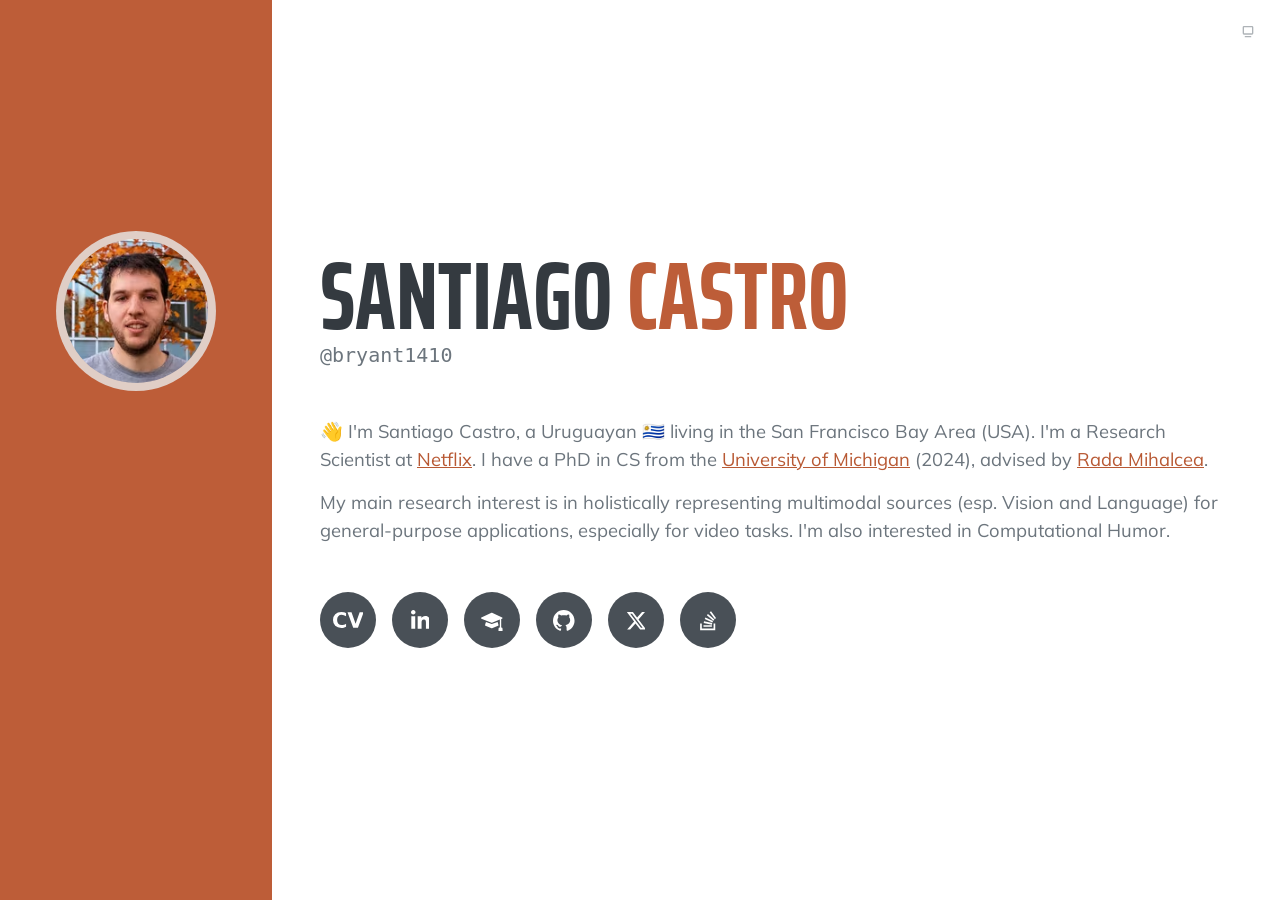
==== index.html @ 52ab1738 "fix: add touch drift threshold, prevent iOS callout, and persist mobile tooltip" ====
<!DOCTYPE html>
<html lang="en">

<head>
  <meta charset="utf-8">
  <meta name="viewport" content="width=device-width, initial-scale=1">
  <meta name="color-scheme" content="light dark">

  <link rel="preload" href="fonts/saira-extra-condensed-latin-700.woff2" as="font" type="font/woff2" crossorigin>
  <link rel="preload" href="fonts/mulish-latin-400.woff2" as="font" type="font/woff2" crossorigin>
  <link rel="preload" as="image" type="image/avif" imagesrcset="img/profile-160.avif 1x, img/profile-320.avif 2x" fetchpriority="high">
  <link rel="dns-prefetch" href="https://www.googletagmanager.com">

  <script>
    // Only load Google Analytics on the deployed site (not on localhost or file://).
    if (document.location.hostname === "santi.uy") {
      window.dataLayer = window.dataLayer || [];
      window.gtag = function () {
        dataLayer.push(arguments);
      };

      gtag("js", new Date());

      // noinspection SpellCheckingInspection
      gtag("config", "G-2GEKPMQP8F");

      const loadGa = () => {
        const gaScript = document.createElement("script");
        gaScript.async = true;
        // noinspection SpellCheckingInspection
        gaScript.src = "https://www.googletagmanager.com/gtag/js?id=G-2GEKPMQP8F";
        document.head.appendChild(gaScript);
      };

      if ("requestIdleCallback" in window) {
        requestIdleCallback(loadGa);
      } else {
        setTimeout(loadGa, 1);
      }
    }

    try {
      const theme = localStorage.getItem("theme");
      if (theme === "light" || theme === "dark") {
        document.documentElement.dataset.theme = theme;
      }
    } catch {
    }
  </script>

  <meta name="description"
        content="Santiago Castro is a Research Scientist at Netflix working on multimodal (vision and language) learning, especially for video. PhD in CS, UMich.">
  <meta name="author" content="Santiago Castro (bryant1410)">
  <meta name="theme-color" content="#bd5d38">

  <meta property="og:title" content="Santiago Castro">
  <meta property="og:type" content="profile">
  <meta property="profile:first_name" content="Santiago">
  <meta property="profile:last_name" content="Castro">
  <meta property="profile:gender" content="male">
  <meta property="profile:username" content="bryant1410">
  <meta property="og:url" content="https://santi.uy/">
  <meta property="og:description"
        content="👋 I'm Santiago Castro, a Uruguayan 🇺🇾 living in the San Francisco Bay Area (USA). I'm a Research Scientist at Netflix.">
  <meta property="og:locale" content="en_US">
  <meta property="og:image" content="https://santi.uy/img/opengraph.png">
  <meta property="og:image:type" content="image/png">
  <meta property="og:image:width" content="1200">
  <meta property="og:image:height" content="630">
  <meta property="og:image:alt" content="A screenshot of the website.">

  <meta name="twitter:card" content="summary_large_image">
  <meta name="twitter:title" content="Santiago Castro">
  <meta name="twitter:description"
        content="👋 I'm Santiago Castro, a Uruguayan 🇺🇾 living in the San Francisco Bay Area (USA). I'm a Research Scientist at Netflix.">
  <meta name="twitter:image" content="https://santi.uy/img/opengraph.png">
  <meta name="twitter:creator" content="@bryant1410">

  <title>Santiago Castro</title>

  <link rel="canonical" href="https://santi.uy/">
  <link rel="icon" href="favicon.ico" sizes="any">
  <link rel="icon" type="image/svg+xml" href="favicon.svg">
  <link rel="apple-touch-icon" href="img/apple-touch-icon.png">

  <script type="application/ld+json">
    {
      "@context": "https://schema.org",
      "@type": "Person",
      "name": "Santiago Castro",
      "alternateName": "bryant1410",
      "url": "https://santi.uy/",
      "image": "https://santi.uy/img/profile.jpg",
      "jobTitle": "Research Scientist",
      "worksFor": {"@type": "Organization", "name": "Netflix", "url": "https://www.netflix.com/"},
      "alumniOf": {"@type": "CollegeOrUniversity", "name": "University of Michigan", "url": "https://umich.edu"},
      "nationality": {"@type": "Country", "name": "Uruguay"},
      "knowsAbout": ["Multimodal Learning", "Vision and Language", "Video Understanding", "Computational Humor"],
      "sameAs": [
        "https://www.linkedin.com/in/santiagocastroserra/",
        "https://scholar.google.com/citations?user=i2LNBfUAAAAJ",
        "https://github.com/bryant1410",
        "https://x.com/bryant1410",
        "https://stackoverflow.com/users/1165181/bryant1410"
      ]
    }
  </script>

  <script type="speculationrules">
    {
      "prefetch": [
        {
          "where": {
            "href_matches": "/resume/main.pdf"
          },
          "eagerness": "moderate"
        }
      ]
    }
  </script>

  <style>
    @font-face {
      font-family: 'Mulish';
      font-style: normal;
      font-weight: 400;
      font-display: swap;
      src: url('fonts/mulish-latin-400.woff2') format('woff2');
      unicode-range: U+0020-007E, U+00A0-00FF;
    }

    @font-face {
      font-family: 'Saira Extra Condensed';
      font-style: normal;
      font-weight: 700;
      font-display: swap;
      src: url('fonts/saira-extra-condensed-latin-700.woff2') format('woff2');
      unicode-range: U+0020-007E, U+00A0-00FF;
    }

    @font-face {
      font-family: 'Saira Fallback Condensed';
      font-style: normal;
      font-weight: 700;
      src: local('Arial Narrow'), local('Roboto Condensed'), local('Liberation Sans Narrow');
      size-adjust: 76%;
      ascent-override: 105%;
      descent-override: 20%;
    }

    @font-face {
      font-family: 'Saira Fallback';
      font-style: normal;
      font-weight: 700;
      src: local('Arial'), local('Helvetica Neue'), local('Roboto'), local('Liberation Sans');
      size-adjust: 58%;
      ascent-override: 135%;
      descent-override: 25%;
    }

    :root {
      color-scheme: light dark;
      --primary-color: #bd5d38;
      --secondary-color: #824027;
      /* Slightly darker than --primary-color so body-text links reach WCAG AA (4.65:1 on white). */
      --link-color: #b85934;
      --rail-color: #bd5d38;
      --bg-color: #fff;
      --text-color: #6c757d;
      --heading-color: #343a40;
      --photo-ring-color: rgba(189, 93, 56, 0.22);
      --photo-placeholder-color: #d8c2b8;
      --icon-bg-color: #495057;
      --icon-color: #fff;
      --tooltip-bg: #212529;
      --tooltip-color: #fff;
    }

    *,
    *::before,
    *::after {
      box-sizing: border-box;
    }

    body {
      margin: 0;
      font-family: 'Mulish', -apple-system, BlinkMacSystemFont, 'Segoe UI', Roboto, 'Helvetica Neue', Arial, sans-serif, 'Apple Color Emoji', 'Segoe UI Emoji', 'Segoe UI Symbol', 'Noto Color Emoji';
      font-size: 1rem;
      line-height: 1.5;
      background-color: var(--bg-color);
      color: var(--text-color);
    }

    a {
      color: var(--link-color);
    }

    a:hover, a:focus, a:active {
      color: var(--secondary-color);
    }

    h1 {
      margin: 0;
      font-family: 'Saira Extra Condensed', 'Saira Fallback Condensed', 'Saira Fallback', 'Arial Narrow', 'Roboto Condensed', 'Avenir Next Condensed', 'Helvetica Neue Condensed', sans-serif-condensed, sans-serif;
      font-weight: 700;
      text-transform: uppercase;
      color: var(--heading-color);
      /* Proportions the 2-line mobile title + handle to match the photo height. */
      font-size: clamp(2.6rem, 15.6vw, 4.75rem);
      line-height: 0.88;
    }

    p {
      margin-top: 0;
      margin-bottom: 1rem;
    }

    .text-primary {
      color: var(--primary-color);
    }

    code {
      font-family: monospace;
      /* Was #c0c6cc (1.72:1); this matches the body text and passes WCAG AA (4.69:1). */
      color: var(--text-color);
    }

    .profile-rail {
      grid-column: 1;
      grid-row: 1 / span 2;
      margin: 0 0 1.5rem;
    }

    .profile-rail picture {
      display: block;
      border-radius: 50%;
    }

    .profile-photo {
      display: block;
      width: clamp(6.5rem, 30vw, 9rem);
      height: auto;
      aspect-ratio: 1;
      border-radius: 50%;
      border: 0.25rem solid var(--photo-ring-color);
      background-color: var(--photo-placeholder-color);
    }

    .intro {
      max-width: 75rem;
      min-height: 100svh;
      padding: 3.25rem 1.25rem 5vh;
      display: flex;
      align-items: center;
    }

    @media (min-width: 600px) {
      .intro {
        max-width: 46rem;
        margin: 0 auto;
        padding: 2.5rem 2.5rem 10vh;
      }
    }

    /*
     * Below 992px, a 2-column grid places the photo on the left of the
     * title + handle while the bio paragraphs and icons span full width below.
     */
    .intro-inner {
      position: relative;
      width: 100%;
      display: grid;
      grid-template-columns: auto minmax(0, 1fr);
      column-gap: 1.25rem;
      align-items: center;
    }

    .name {
      grid-column: 2;
      grid-row: 1;
      align-self: end;
      min-width: 0;
      margin-bottom: 0;
    }

    .subheading {
      grid-column: 2;
      grid-row: 2;
      align-self: start;
      margin: 0.15rem 0 1.5rem;
      font-size: 1.15rem;
    }

    .lead,
    .social-icons {
      grid-column: 1 / -1;
    }

    .lead {
      margin-bottom: 1rem;
      font-size: 1.15rem;
      font-weight: 400;
    }

    .lead-last {
      margin-bottom: 1.5rem;
    }

    @media (min-width: 768px) {
      .intro-inner {
        column-gap: 1.5rem;
      }

      .profile-rail {
        margin: 0 0 2rem;
      }

      h1 {
        /* Scales the 1-line tablet title so title + handle balances the 9rem photo. */
        font-size: clamp(4.75rem, 10.5vw, 5.5rem);
      }

      .subheading {
        margin: 0.2rem 0 2rem;
        font-size: 1.25rem;
      }

      .lead-last {
        margin-bottom: 2.25rem;
      }
    }

    @media (min-width: 992px) {
      body {
        padding-left: 17rem;
      }

      /* Fixed 17rem left orange sidebar column on desktop. */
      body::before {
        content: "";
        position: fixed;
        top: 0;
        left: 0;
        bottom: 0;
        width: 17rem;
        z-index: 1030;
        background-color: var(--rail-color);
      }

      .intro {
        max-width: 75rem;
        min-height: 100vh;
        margin: 0;
        padding: 3rem;
      }

      .intro-inner {
        display: block;
      }

      .profile-rail {
        position: absolute;
        /* Centers the 10rem photo against the ~7.4rem title + handle block. */
        top: -1.3rem;
        left: -20rem;
        width: 17rem;
        z-index: 1031;
        margin: 0;
        display: flex;
        justify-content: center;
      }

      .profile-rail .profile-photo {
        width: 10rem;
        height: 10rem;
        border: 0.5rem solid rgba(255, 255, 255, 0.2);
      }

      h1 {
        font-size: 6rem;
        line-height: 0.92;
      }

      .subheading {
        margin: 0 0 3rem;
        font-size: 1.25rem;
      }

      .lead-last {
        margin-bottom: 3rem;
      }
    }

    .social-icons {
      display: flex;
      flex-wrap: wrap;
      gap: clamp(0.35rem, 1.8vw, 1rem);
    }

    @media (max-width: 480px) {
      .social-icons {
        justify-content: space-between;
      }
    }

    .social-icons a {
      -webkit-touch-callout: none;
      -webkit-user-select: none;
      user-select: none;
      touch-action: manipulation;
      position: relative;
      display: inline-flex;
      align-items: center;
      justify-content: center;
      /* Scales down slightly on <480px phones so all 6 icons fit on one row. */
      height: clamp(2.35rem, 11.5vw, 3.5rem);
      width: clamp(2.35rem, 11.5vw, 3.5rem);
      background-color: var(--icon-bg-color);
      border-radius: 100%;
      color: var(--icon-color);
      text-decoration: none;
    }

    .social-icons a:hover,
    .social-icons a:focus-visible {
      color: #fff;
      background-color: var(--primary-color);
    }

    .social-icons a:focus-visible {
      outline: 2px solid var(--secondary-color);
      outline-offset: 2px;
    }

    .theme-toggle {
      -webkit-touch-callout: none;
      -webkit-user-select: none;
      user-select: none;
      touch-action: manipulation;
      position: fixed;
      top: 0.75rem;
      right: 0.75rem;
      z-index: 1032;
      display: inline-flex;
      align-items: center;
      justify-content: center;
      width: 2rem;
      height: 2rem;
      padding: 0;
      border: none;
      border-radius: 50%;
      background-color: transparent;
      color: var(--text-color);
      opacity: 0.55;
      cursor: pointer;
      transition: opacity 0.15s ease, color 0.15s ease, background-color 0.15s ease;
    }

    @media (min-width: 600px) {
      .theme-toggle {
        top: 1rem;
        right: 1rem;
      }
    }

    .theme-toggle:hover,
    .theme-toggle:focus-visible {
      opacity: 1;
      color: var(--heading-color);
      background-color: rgba(108, 117, 125, 0.12);
    }

    .theme-toggle:focus-visible {
      outline: 2px solid var(--secondary-color);
      outline-offset: 2px;
    }

    .theme-toggle svg {
      display: none;
      width: 1rem;
      height: 1rem;
      fill: currentColor;
    }

    :root:not([data-theme]) .theme-toggle svg[data-icon="system"],
    :root[data-theme="light"] .theme-toggle svg[data-icon="light"],
    :root[data-theme="dark"] .theme-toggle svg[data-icon="dark"] {
      display: block;
    }

    @media screen and (prefers-color-scheme: dark) {
      :root:not([data-theme="light"]) {
        color-scheme: dark;
        --primary-color: #d46b43;
        --secondary-color: #f09573;
        --link-color: #e07a52;
        --rail-color: #9e4b2b;
        --bg-color: #181a1b;
        --text-color: #b0b8c0;
        --heading-color: #f1f3f5;
        --photo-ring-color: rgba(224, 122, 82, 0.35);
        --photo-placeholder-color: #2b221f;
        --icon-bg-color: #343a40;
        --icon-color: #e9ecef;
        --tooltip-bg: #2b3035;
        --tooltip-color: #f8f9fa;
      }
    }

    @media screen {
      :root[data-theme="light"] {
        color-scheme: light;
      }

      :root[data-theme="dark"] {
        color-scheme: dark;
        --primary-color: #d46b43;
        --secondary-color: #f09573;
        --link-color: #e07a52;
        --rail-color: #9e4b2b;
        --bg-color: #181a1b;
        --text-color: #b0b8c0;
        --heading-color: #f1f3f5;
        --photo-ring-color: rgba(224, 122, 82, 0.35);
        --photo-placeholder-color: #2b221f;
        --icon-bg-color: #343a40;
        --icon-color: #e9ecef;
        --tooltip-bg: #2b3035;
        --tooltip-color: #f8f9fa;
      }
    }

    .social-icons a svg {
      width: auto;
      height: 38.5%;
      fill: currentColor;
    }

    /* "CV" is an outlined (text-to-path) glyph in a tight viewBox, so it
       flex-centers exactly like the brand icons; sized down a bit to match. */
    .social-icons a svg.cv {
      height: 28.5%;
    }

    [data-tooltip]::before,
    [data-tooltip]::after {
      position: absolute;
      opacity: 0;
      visibility: hidden;
      pointer-events: none;
      transition: opacity 0.15s ease, transform 0.15s ease, visibility 0.15s ease;
      z-index: 1040;
    }

    .social-icons a[data-tooltip]::before {
      content: attr(data-tooltip);
      bottom: calc(100% + 8px);
      left: 50%;
      transform: translateX(-50%) translateY(4px);
      padding: 0.35rem 0.6rem;
      border-radius: 6px;
      background-color: var(--tooltip-bg);
      color: var(--tooltip-color);
      font-family: -apple-system, BlinkMacSystemFont, 'Segoe UI', Roboto, 'Helvetica Neue', Arial, sans-serif;
      font-size: 0.75rem;
      font-weight: 500;
      line-height: 1;
      white-space: nowrap;
      box-shadow: 0 4px 12px rgba(0, 0, 0, 0.18);
    }

    .social-icons a[data-tooltip]::after {
      content: "";
      bottom: calc(100% + 3px);
      left: 50%;
      transform: translateX(-50%) translateY(4px);
      border-width: 5px 5px 0 5px;
      border-style: solid;
      border-color: var(--tooltip-bg) transparent transparent transparent;
    }

    .theme-toggle[data-tooltip]::before {
      content: attr(data-tooltip);
      top: calc(100% + 8px);
      right: 0;
      transform: translateY(-4px);
      padding: 0.35rem 0.6rem;
      border-radius: 6px;
      background-color: var(--tooltip-bg);
      color: var(--tooltip-color);
      font-family: -apple-system, BlinkMacSystemFont, 'Segoe UI', Roboto, 'Helvetica Neue', Arial, sans-serif;
      font-size: 0.75rem;
      font-weight: 500;
      line-height: 1;
      white-space: nowrap;
      box-shadow: 0 4px 12px rgba(0, 0, 0, 0.18);
    }

    .theme-toggle[data-tooltip]::after {
      content: "";
      top: calc(100% + 3px);
      right: 11px;
      transform: translateY(-4px);
      border-width: 0 5px 5px 5px;
      border-style: solid;
      border-color: transparent transparent var(--tooltip-bg) transparent;
    }

    @media (hover: hover) {
      .social-icons a[data-tooltip]:hover::before,
      .social-icons a[data-tooltip]:hover::after {
        opacity: 1;
        visibility: visible;
        transform: translateX(-50%) translateY(0);
      }

      .theme-toggle[data-tooltip]:hover::before,
      .theme-toggle[data-tooltip]:hover::after {
        opacity: 1;
        visibility: visible;
        transform: translateY(0);
      }
    }

    .social-icons a[data-tooltip]:focus-visible::before,
    .social-icons a[data-tooltip]:focus-visible::after,
    .social-icons a[data-tooltip][data-tooltip-active]::before,
    .social-icons a[data-tooltip][data-tooltip-active]::after {
      opacity: 1;
      visibility: visible;
      transform: translateX(-50%) translateY(0);
    }

    .theme-toggle[data-tooltip]:focus-visible::before,
    .theme-toggle[data-tooltip]:focus-visible::after,
    .theme-toggle[data-tooltip][data-tooltip-active]::before,
    .theme-toggle[data-tooltip][data-tooltip-active]::after {
      opacity: 1;
      visibility: visible;
      transform: translateY(0);
    }

    @media (max-width: 480px) {
      .social-icons a:first-child[data-tooltip]::before {
        left: 0;
        transform: translateY(4px);
      }

      .social-icons a:first-child[data-tooltip]:hover::before,
      .social-icons a:first-child[data-tooltip]:focus-visible::before,
      .social-icons a:first-child[data-tooltip][data-tooltip-active]::before {
        transform: translateY(0);
      }

      .social-icons a:last-child[data-tooltip]::before {
        left: auto;
        right: 0;
        transform: translateY(4px);
      }

      .social-icons a:last-child[data-tooltip]:hover::before,
      .social-icons a:last-child[data-tooltip]:focus-visible::before,
      .social-icons a:last-child[data-tooltip][data-tooltip-active]::before {
        transform: translateY(0);
      }
    }

    @media (prefers-reduced-motion: reduce) {
      [data-tooltip]::before,
      [data-tooltip]::after {
        transition: none;
      }
    }

    @media print {
      body {
        padding-left: 0;
      }

      body::before,
      .theme-toggle,
      [data-tooltip]::before,
      [data-tooltip]::after {
        display: none !important;
      }

      .intro {
        max-width: none;
        min-height: auto;
        padding: 0;
      }

      .intro-inner {
        display: grid;
      }

      .profile-rail {
        position: static;
        width: auto;
        margin: 0 0 2rem;
      }
    }
  </style>
</head>

<body>

<button type="button" class="theme-toggle" aria-label="Theme: System (switch to Light)" data-tooltip="Theme: System (click for Light)">
  <svg data-icon="system" viewBox="0 0 24 24" aria-hidden="true" focusable="false"><path d="M4 5a2 2 0 0 1 2-2h12a2 2 0 0 1 2 2v9a2 2 0 0 1-2 2H6a2 2 0 0 1-2-2V5zm2 0v9h12V5H6zm2 13h8a1 1 0 1 1 0 2H8a1 1 0 1 1 0-2z"/></svg>
  <svg data-icon="light" viewBox="0 0 24 24" aria-hidden="true" focusable="false"><path d="M12 7a5 5 0 1 0 0 10 5 5 0 0 0 0-10zm0-5a1 1 0 0 1 1 1v2a1 1 0 1 1-2 0V3a1 1 0 0 1 1-1zm0 16a1 1 0 0 1 1 1v2a1 1 0 1 1-2 0v-2a1 1 0 0 1 1-1zm9-7a1 1 0 1 1 0 2h-2a1 1 0 1 1 0-2h2zM5 11a1 1 0 1 1 0 2H3a1 1 0 1 1 0-2h2zm13.36-6.36a1 1 0 0 1 0 1.41l-1.41 1.42a1 1 0 1 1-1.42-1.42l1.42-1.41a1 1 0 0 1 1.41 0zM7.05 16.95a1 1 0 0 1 0 1.41l-1.41 1.42a1 1 0 1 1-1.42-1.42l1.42-1.41a1 1 0 0 1 1.41 0zm11.31 1.41a1 1 0 0 1-1.41 0l-1.42-1.41a1 1 0 1 1 1.42-1.42l1.41 1.42a1 1 0 0 1 0 1.41zM7.05 7.05a1 1 0 0 1-1.41 0L4.22 5.64a1 1 0 1 1 1.42-1.42l1.41 1.42a1 1 0 0 1 0 1.41z"/></svg>
  <svg data-icon="dark" viewBox="0 0 24 24" aria-hidden="true" focusable="false"><path d="M21 12.79A9 9 0 1 1 11.21 3 7 7 0 0 0 21 12.79z"/></svg>
</button>

<main class="intro">
  <div class="intro-inner">
    <div class="profile-rail" aria-hidden="true">
      <picture>
        <source srcset="img/profile-160.avif 1x, img/profile-320.avif 2x" type="image/avif">
        <img class="profile-photo" src="img/profile.jpg" width="320" height="320" fetchpriority="high" alt="">
      </picture>
    </div>
    <h1 class="name">
      Santiago <span class="text-primary">Castro</span>
    </h1>
    <div class="subheading"><code>@bryant1410</code></div>
    <p class="lead">
      👋 I'm Santiago Castro, a Uruguayan&nbsp;🇺🇾 living in the San Francisco Bay Area (USA).
      I'm a Research Scientist at <a href="https://www.netflix.com/">Netflix</a>. I have a PhD in CS from the
      <a href="https://umich.edu">University of Michigan</a> (2024), advised by
      <a href="https://web.eecs.umich.edu/~mihalcea/">Rada Mihalcea</a>.
    </p>
    <p class="lead lead-last">
      My main research interest is in holistically representing multimodal sources
      (esp. Vision and Language) for general-purpose applications, especially for video tasks.
      I'm also interested in Computational Humor.
    </p>
    <!-- Icons from Font Awesome Free 7.3.1 (https://fontawesome.com) and Bootstrap Icons (https://icons.getbootstrap.com) -->
    <div class="social-icons">
      <!--suppress HtmlUnknownTarget -->
      <a href="resume/main.pdf" aria-label="CV (curriculum vitae, PDF)" data-tooltip="CV (PDF)">
        <svg class="cv" viewBox="0 0 348.75 181.52344" aria-hidden="true" focusable="false"><path d="m 148.82812,168.51562 q -12.42187,6.44532 -25.89843,9.72657 -13.47656,3.28125 -28.125005,3.28125 -43.710935,0 -69.25781,-24.375 Q 0,132.65625 0,90.82031 0,48.867187 25.546875,24.492187 51.09375,0 94.804685,0 109.45313,0 122.92969,3.28125 136.40625,6.5625 148.82812,13.007812 V 49.21875 q -12.53906,-8.554688 -24.72656,-12.539063 -12.1875,-3.984375 -25.664065,-3.984375 -24.14062,0 -37.968745,15.46875 -13.828125,15.468748 -13.828125,42.656248 0,27.07031 13.828125,42.53906 13.828125,15.46875 37.968745,15.46875 13.476565,0 25.664065,-3.98437 12.1875,-3.98438 24.72656,-12.53906 z M 165.35156,3.164062 h 45.35156 L 257.10937,132.30469 303.39843,3.164062 H 348.75 L 283.94531,178.125 h -53.78906 z"/></svg>
      </a>
      <a href="https://www.linkedin.com/in/santiagocastroserra/" rel="me" aria-label="LinkedIn" data-tooltip="LinkedIn">
        <svg viewBox="0 0 448 512" aria-hidden="true" focusable="false"><path d="M100.3 448l-92.9 0 0-299.1 92.9 0 0 299.1zM53.8 108.1C24.1 108.1 0 83.5 0 53.8 0 39.5 5.7 25.9 15.8 15.8s23.8-15.8 38-15.8 27.9 5.7 38 15.8 15.8 23.8 15.8 38c0 29.7-24.1 54.3-53.8 54.3zM447.9 448l-92.7 0 0-145.6c0-34.7-.7-79.2-48.3-79.2-48.3 0-55.7 37.7-55.7 76.7l0 148.1-92.8 0 0-299.1 89.1 0 0 40.8 1.3 0c12.4-23.5 42.7-48.3 87.9-48.3 94 0 111.3 61.9 111.3 142.3l0 164.3-.1 0z"/></svg>
      </a>
      <a href="https://scholar.google.com/citations?user=i2LNBfUAAAAJ" rel="me" aria-label="Google Scholar" data-tooltip="Google Scholar">
        <svg viewBox="0 0 16 16" aria-hidden="true" focusable="false"><path d="M8.211 2.047a.5.5 0 0 0-.422 0l-7.5 3.5a.5.5 0 0 0 .025.917l7.5 3a.5.5 0 0 0 .372 0L14 7.14V13a1 1 0 0 0-1 1v2h3v-2a1 1 0 0 0-1-1V6.739l.686-.275a.5.5 0 0 0 .025-.917z"/><path d="M4.176 9.032a.5.5 0 0 0-.656.327l-.5 1.7a.5.5 0 0 0 .294.605l4.5 1.8a.5.5 0 0 0 .372 0l4.5-1.8a.5.5 0 0 0 .294-.605l-.5-1.7a.5.5 0 0 0-.656-.327L8 10.466z"/></svg>
      </a>
      <a href="https://github.com/bryant1410" rel="me" aria-label="GitHub" data-tooltip="GitHub">
        <svg viewBox="0 0 512 512" aria-hidden="true" focusable="false"><path d="M216.5 362.5c-66-8-112.5-55.5-112.5-117 0-25 9-52 24-70-6.5-16.5-5.5-51.5 2-66 20-2.5 47 8 63 22.5 19-6 39-9 63.5-9s44.5 3 62.5 8.5c15.5-14 43-24.5 63-22 7 13.5 8 48.5 1.5 65.5 16 19 24.5 44.5 24.5 70.5 0 61.5-46.5 108-113.5 116.5 17 11 28.5 35 28.5 62.5l0 52C323 491.5 335.5 500 350.5 494 441 459.5 512 369 512 257 512 115.5 397 0 255.5 0S0 115.5 0 257c0 111 70.5 203 165.5 237.5 13.5 5 26.5-4 26.5-17.5l0-40c-7 3-16 5-24 5-33 0-52.5-18-66.5-51.5-5.5-13.5-11.5-21.5-23-23-6-.5-8-3-8-6 0-6 10-10.5 20-10.5 14.5 0 27 9 40 27.5 10 14.5 20.5 21 33 21s20.5-4.5 32-16c8.5-8.5 15-16 21-21z"/></svg>
      </a>
      <a href="https://x.com/bryant1410" rel="me" aria-label="X (Twitter)" data-tooltip="X (Twitter)">
        <svg viewBox="0 0 448 512" aria-hidden="true" focusable="false"><path d="M357.2 48L427.8 48 273.6 224.2 455 464 313 464 201.7 318.6 74.5 464 3.8 464 168.7 275.5-5.2 48 140.4 48 240.9 180.9 357.2 48zM332.4 421.8l39.1 0-252.4-333.8-42 0 255.3 333.8z"/></svg>
      </a>
      <a href="https://stackoverflow.com/users/1165181/bryant1410" rel="me" aria-label="Stack Overflow" data-tooltip="Stack Overflow">
        <svg viewBox="0 0 384 512" aria-hidden="true" focusable="false"><path d="M291 311l-195.7-41.3-8.2 39.3 195.7 41 8.2-39zm51-87L188.5 95.7 163 126.5 316.5 254.8 342 224zm-31.2 39.7L129.5 179 112.8 215.5 294 300 310.8 263.7zM262.3 32l-32 24 119.3 160.3 32-24-119.3-160.3zm20.5 328l-200 0 0 39.7 200 0 0-39.7zm39.7 80l-279.5 0 0-120-40 0 0 160 359.5 0 0-160-40 0 0 120z"/></svg>
      </a>
    </div>
  </div>
</main>

<script>
  (() => {
    const root = document.documentElement;
    const btn = document.querySelector(".theme-toggle");
    const labels = {
      system: ["Theme: System (switch to Light)", "Theme: System (click for Light)"],
      light: ["Theme: Light (switch to Dark)", "Theme: Light (click for Dark)"],
      dark: ["Theme: Dark (switch to System)", "Theme: Dark (click for System)"],
    };
    const syncLabel = () => {
      const current = root.dataset.theme || "system";
      const [ariaLabel, title] = labels[current] || labels.system;
      btn.setAttribute("aria-label", ariaLabel);
      btn.setAttribute("data-tooltip", title);
    };
    syncLabel();

    let pressTimer = null;
    let activeTooltipEl = null;
    let didLongPress = false;
    let startX = 0;
    let startY = 0;
    let dismissTimer = null;
    let isTouchInteraction = false;

    const clearPressTimer = () => {
      if (pressTimer) {
        clearTimeout(pressTimer);
        pressTimer = null;
      }
    };

    const clearDismissTimer = () => {
      if (dismissTimer) {
        clearTimeout(dismissTimer);
        dismissTimer = null;
      }
    };

    const hideActiveTooltip = () => {
      clearPressTimer();
      clearDismissTimer();
      if (activeTooltipEl) {
        delete activeTooltipEl.dataset.tooltipActive;
        activeTooltipEl = null;
      }
    };

    const handleTouchStart = (e) => {
      isTouchInteraction = true;
      const touch = e.touches ? e.touches[0] : e;
      const target = e.target && e.target.closest ? e.target.closest("[data-tooltip]") : null;
      if (!target) {
        hideActiveTooltip();
        return;
      }
      if (activeTooltipEl && activeTooltipEl !== target) {
        hideActiveTooltip();
      }
      clearPressTimer();
      clearDismissTimer();
      didLongPress = false;
      startX = touch.clientX;
      startY = touch.clientY;
      pressTimer = setTimeout(() => {
        didLongPress = true;
        activeTooltipEl = target;
        target.dataset.tooltipActive = "";
      }, 300);
    };

    const handleTouchMove = (e) => {
      if (pressTimer && !didLongPress) {
        const touch = e.touches ? e.touches[0] : e;
        const moveX = Math.abs(touch.clientX - startX);
        const moveY = Math.abs(touch.clientY - startY);
        if (moveX > 10 || moveY > 10) {
          clearPressTimer();
        }
      }
    };

    const handleTouchEnd = () => {
      clearPressTimer();
      if (didLongPress && activeTooltipEl) {
        clearDismissTimer();
        dismissTimer = setTimeout(hideActiveTooltip, 2000);
      }
    };

    document.addEventListener("pointerdown", (e) => {
      if (e.pointerType === "mouse") {
        isTouchInteraction = false;
        return;
      }
      handleTouchStart(e);
    }, { passive: true });

    document.addEventListener("pointermove", (e) => {
      if (e.pointerType === "mouse") {
        return;
      }
      handleTouchMove(e);
    }, { passive: true });

    document.addEventListener("pointerup", handleTouchEnd, { passive: true });
    document.addEventListener("pointercancel", () => {
      clearPressTimer();
      if (!didLongPress) {
        hideActiveTooltip();
      }
    }, { passive: true });

    document.addEventListener("click", (e) => {
      if (didLongPress) {
        e.preventDefault();
        e.stopPropagation();
        didLongPress = false;
      }
    }, true);

    document.addEventListener("contextmenu", (e) => {
      if (isTouchInteraction && e.target && e.target.closest && e.target.closest("[data-tooltip]")) {
        e.preventDefault();
      }
    });
    btn.addEventListener("click", () => {
      const current = root.dataset.theme || "system";
      const next = current === "system" ? "light" : current === "light" ? "dark" : "system";
      if (next === "system") {
        delete root.dataset.theme;
        try {
          localStorage.removeItem("theme");
        } catch {
        }
      } else {
        root.dataset.theme = next;
        try {
          localStorage.setItem("theme", next);
        } catch {
        }
      }
      syncLabel();
    });
  })();
</script>
</body>

</html>
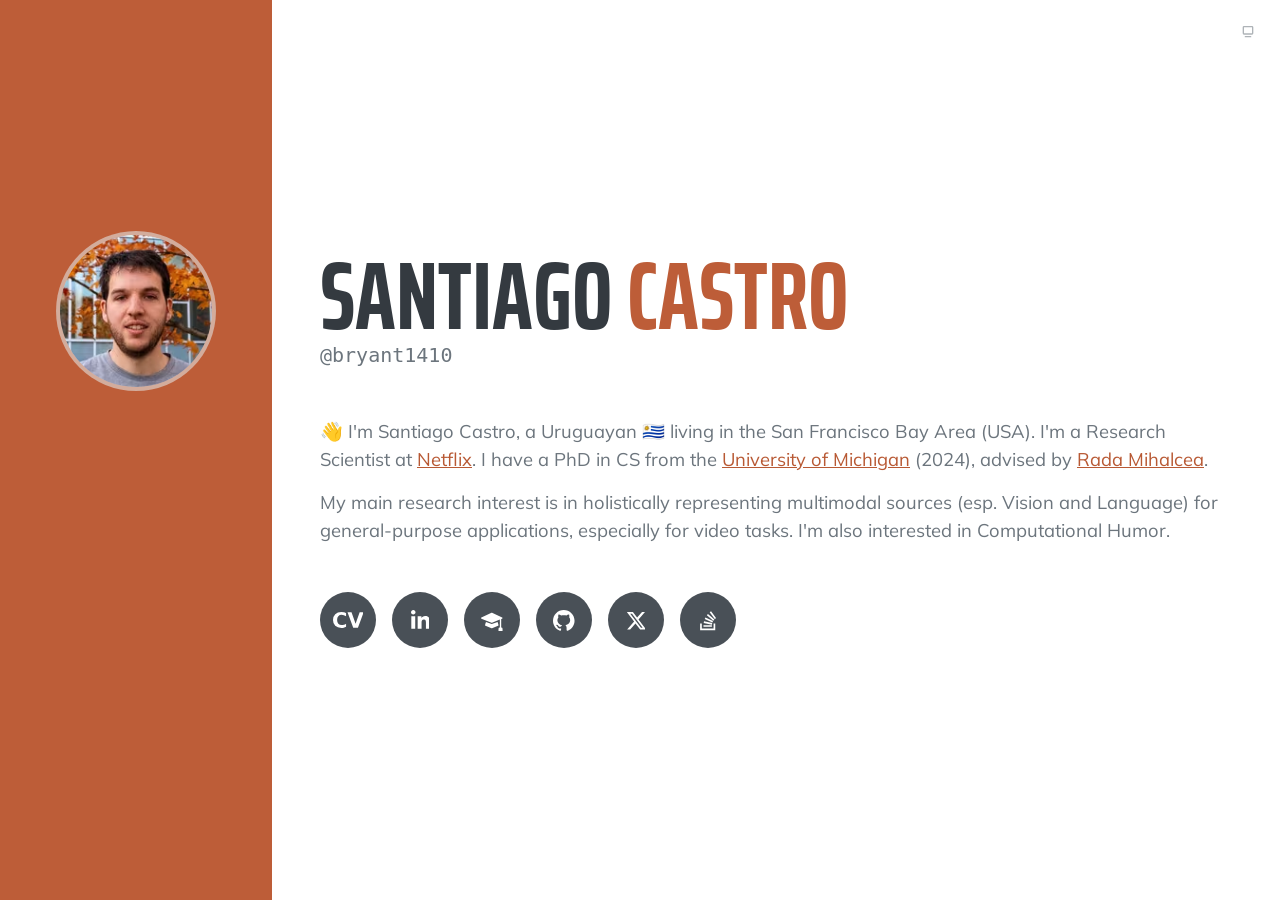
==== commit 058143dc: "style: unify profile photo border to subtle orange ring across all viewports and both themes" ====
--- a/index.html
+++ b/index.html
@@ -5,6 +5,7 @@
   <meta charset="utf-8">
   <meta name="viewport" content="width=device-width, initial-scale=1">
   <meta name="color-scheme" content="light dark">
+  <meta http-equiv="Content-Security-Policy" content="default-src 'self'; script-src 'self' 'unsafe-inline' https://www.googletagmanager.com; style-src 'self' 'unsafe-inline'; img-src 'self' data: https://www.google-analytics.com https://*.google-analytics.com; font-src 'self'; connect-src 'self' https://*.google-analytics.com https://*.analytics.google.com https://*.googletagmanager.com; object-src 'none'; base-uri 'self';">
 
   <link rel="preload" href="fonts/saira-extra-condensed-latin-700.woff2" as="font" type="font/woff2" crossorigin>
   <link rel="preload" href="fonts/mulish-latin-400.woff2" as="font" type="font/woff2" crossorigin>
@@ -24,7 +25,14 @@
       // noinspection SpellCheckingInspection
       gtag("config", "G-2GEKPMQP8F");
 
+      let gaLoaded = false;
       const loadGa = () => {
+        if (gaLoaded) {
+          return;
+        }
+        gaLoaded = true;
+        events.forEach((ev) => window.removeEventListener(ev, loadGa));
+        clearTimeout(fallbackTimer);
         const gaScript = document.createElement("script");
         gaScript.async = true;
         // noinspection SpellCheckingInspection
@@ -32,11 +40,9 @@
         document.head.appendChild(gaScript);
       };
 
-      if ("requestIdleCallback" in window) {
-        requestIdleCallback(loadGa);
-      } else {
-        setTimeout(loadGa, 1);
-      }
+      const events = ["pointerdown", "scroll", "keydown", "touchstart"];
+      events.forEach((ev) => window.addEventListener(ev, loadGa, { passive: true, once: true }));
+      const fallbackTimer = setTimeout(loadGa, 4000);
     }
 
     try {
@@ -51,7 +57,9 @@
   <meta name="description"
         content="Santiago Castro is a Research Scientist at Netflix working on multimodal (vision and language) learning, especially for video. PhD in CS, UMich.">
   <meta name="author" content="Santiago Castro (bryant1410)">
-  <meta name="theme-color" content="#bd5d38">
+  <meta name="referrer" content="strict-origin-when-cross-origin">
+  <meta name="theme-color" media="(prefers-color-scheme: light)" content="#bd5d38">
+  <meta name="theme-color" media="(prefers-color-scheme: dark)" content="#181a1b">
 
   <meta property="og:title" content="Santiago Castro">
   <meta property="og:type" content="profile">
@@ -82,6 +90,8 @@
   <link rel="icon" href="favicon.ico" sizes="any">
   <link rel="icon" type="image/svg+xml" href="favicon.svg">
   <link rel="apple-touch-icon" href="img/apple-touch-icon.png">
+  <!--suppress HtmlUnknownTarget -->
+  <link rel="manifest" href="site.webmanifest">
 
   <script type="application/ld+json">
     {
@@ -373,7 +383,6 @@
       .profile-rail .profile-photo {
         width: 10rem;
         height: 10rem;
-        border: 0.5rem solid rgba(255, 255, 255, 0.2);
       }
 
       h1 {
@@ -404,10 +413,10 @@
     }
 
     .social-icons a {
-      -webkit-touch-callout: none;
       -webkit-user-select: none;
       user-select: none;
       touch-action: manipulation;
+      -webkit-tap-highlight-color: transparent;
       position: relative;
       display: inline-flex;
       align-items: center;
@@ -433,10 +442,10 @@
     }
 
     .theme-toggle {
-      -webkit-touch-callout: none;
       -webkit-user-select: none;
       user-select: none;
       touch-action: manipulation;
+      -webkit-tap-highlight-color: transparent;
       position: fixed;
       top: 0.75rem;
       right: 0.75rem;
@@ -737,22 +746,22 @@
     <!-- Icons from Font Awesome Free 7.3.1 (https://fontawesome.com) and Bootstrap Icons (https://icons.getbootstrap.com) -->
     <div class="social-icons">
       <!--suppress HtmlUnknownTarget -->
-      <a href="resume/main.pdf" aria-label="CV (curriculum vitae, PDF)" data-tooltip="CV (PDF)">
+      <a href="resume/main.pdf" aria-label="CV (curriculum vitae, PDF)" data-tooltip="CV (PDF)" draggable="false">
         <svg class="cv" viewBox="0 0 348.75 181.52344" aria-hidden="true" focusable="false"><path d="m 148.82812,168.51562 q -12.42187,6.44532 -25.89843,9.72657 -13.47656,3.28125 -28.125005,3.28125 -43.710935,0 -69.25781,-24.375 Q 0,132.65625 0,90.82031 0,48.867187 25.546875,24.492187 51.09375,0 94.804685,0 109.45313,0 122.92969,3.28125 136.40625,6.5625 148.82812,13.007812 V 49.21875 q -12.53906,-8.554688 -24.72656,-12.539063 -12.1875,-3.984375 -25.664065,-3.984375 -24.14062,0 -37.968745,15.46875 -13.828125,15.468748 -13.828125,42.656248 0,27.07031 13.828125,42.53906 13.828125,15.46875 37.968745,15.46875 13.476565,0 25.664065,-3.98437 12.1875,-3.98438 24.72656,-12.53906 z M 165.35156,3.164062 h 45.35156 L 257.10937,132.30469 303.39843,3.164062 H 348.75 L 283.94531,178.125 h -53.78906 z"/></svg>
       </a>
-      <a href="https://www.linkedin.com/in/santiagocastroserra/" rel="me" aria-label="LinkedIn" data-tooltip="LinkedIn">
+      <a href="https://www.linkedin.com/in/santiagocastroserra/" rel="me" aria-label="LinkedIn" data-tooltip="LinkedIn" draggable="false">
         <svg viewBox="0 0 448 512" aria-hidden="true" focusable="false"><path d="M100.3 448l-92.9 0 0-299.1 92.9 0 0 299.1zM53.8 108.1C24.1 108.1 0 83.5 0 53.8 0 39.5 5.7 25.9 15.8 15.8s23.8-15.8 38-15.8 27.9 5.7 38 15.8 15.8 23.8 15.8 38c0 29.7-24.1 54.3-53.8 54.3zM447.9 448l-92.7 0 0-145.6c0-34.7-.7-79.2-48.3-79.2-48.3 0-55.7 37.7-55.7 76.7l0 148.1-92.8 0 0-299.1 89.1 0 0 40.8 1.3 0c12.4-23.5 42.7-48.3 87.9-48.3 94 0 111.3 61.9 111.3 142.3l0 164.3-.1 0z"/></svg>
       </a>
-      <a href="https://scholar.google.com/citations?user=i2LNBfUAAAAJ" rel="me" aria-label="Google Scholar" data-tooltip="Google Scholar">
+      <a href="https://scholar.google.com/citations?user=i2LNBfUAAAAJ" rel="me" aria-label="Google Scholar" data-tooltip="Google Scholar" draggable="false">
         <svg viewBox="0 0 16 16" aria-hidden="true" focusable="false"><path d="M8.211 2.047a.5.5 0 0 0-.422 0l-7.5 3.5a.5.5 0 0 0 .025.917l7.5 3a.5.5 0 0 0 .372 0L14 7.14V13a1 1 0 0 0-1 1v2h3v-2a1 1 0 0 0-1-1V6.739l.686-.275a.5.5 0 0 0 .025-.917z"/><path d="M4.176 9.032a.5.5 0 0 0-.656.327l-.5 1.7a.5.5 0 0 0 .294.605l4.5 1.8a.5.5 0 0 0 .372 0l4.5-1.8a.5.5 0 0 0 .294-.605l-.5-1.7a.5.5 0 0 0-.656-.327L8 10.466z"/></svg>
       </a>
-      <a href="https://github.com/bryant1410" rel="me" aria-label="GitHub" data-tooltip="GitHub">
+      <a href="https://github.com/bryant1410" rel="me" aria-label="GitHub" data-tooltip="GitHub" draggable="false">
         <svg viewBox="0 0 512 512" aria-hidden="true" focusable="false"><path d="M216.5 362.5c-66-8-112.5-55.5-112.5-117 0-25 9-52 24-70-6.5-16.5-5.5-51.5 2-66 20-2.5 47 8 63 22.5 19-6 39-9 63.5-9s44.5 3 62.5 8.5c15.5-14 43-24.5 63-22 7 13.5 8 48.5 1.5 65.5 16 19 24.5 44.5 24.5 70.5 0 61.5-46.5 108-113.5 116.5 17 11 28.5 35 28.5 62.5l0 52C323 491.5 335.5 500 350.5 494 441 459.5 512 369 512 257 512 115.5 397 0 255.5 0S0 115.5 0 257c0 111 70.5 203 165.5 237.5 13.5 5 26.5-4 26.5-17.5l0-40c-7 3-16 5-24 5-33 0-52.5-18-66.5-51.5-5.5-13.5-11.5-21.5-23-23-6-.5-8-3-8-6 0-6 10-10.5 20-10.5 14.5 0 27 9 40 27.5 10 14.5 20.5 21 33 21s20.5-4.5 32-16c8.5-8.5 15-16 21-21z"/></svg>
       </a>
-      <a href="https://x.com/bryant1410" rel="me" aria-label="X (Twitter)" data-tooltip="X (Twitter)">
+      <a href="https://x.com/bryant1410" rel="me" aria-label="X (Twitter)" data-tooltip="X (Twitter)" draggable="false">
         <svg viewBox="0 0 448 512" aria-hidden="true" focusable="false"><path d="M357.2 48L427.8 48 273.6 224.2 455 464 313 464 201.7 318.6 74.5 464 3.8 464 168.7 275.5-5.2 48 140.4 48 240.9 180.9 357.2 48zM332.4 421.8l39.1 0-252.4-333.8-42 0 255.3 333.8z"/></svg>
       </a>
-      <a href="https://stackoverflow.com/users/1165181/bryant1410" rel="me" aria-label="Stack Overflow" data-tooltip="Stack Overflow">
+      <a href="https://stackoverflow.com/users/1165181/bryant1410" rel="me" aria-label="Stack Overflow" data-tooltip="Stack Overflow" draggable="false">
         <svg viewBox="0 0 384 512" aria-hidden="true" focusable="false"><path d="M291 311l-195.7-41.3-8.2 39.3 195.7 41 8.2-39zm51-87L188.5 95.7 163 126.5 316.5 254.8 342 224zm-31.2 39.7L129.5 179 112.8 215.5 294 300 310.8 263.7zM262.3 32l-32 24 119.3 160.3 32-24-119.3-160.3zm20.5 328l-200 0 0 39.7 200 0 0-39.7zm39.7 80l-279.5 0 0-120-40 0 0 160 359.5 0 0-160-40 0 0 120z"/></svg>
       </a>
     </div>
@@ -776,6 +785,26 @@
     };
     syncLabel();
 
+    const syncThemeColor = () => {
+      const current = root.dataset.theme;
+      const metaDark = document.querySelector('meta[name="theme-color"][media*="dark"]');
+      const metaLight = document.querySelector('meta[name="theme-color"][media*="light"]');
+      if (!metaDark || !metaLight) {
+        return;
+      }
+      if (current === "light") {
+        metaDark.setAttribute("content", "#bd5d38");
+        metaLight.setAttribute("content", "#bd5d38");
+      } else if (current === "dark") {
+        metaDark.setAttribute("content", "#181a1b");
+        metaLight.setAttribute("content", "#181a1b");
+      } else {
+        metaDark.setAttribute("content", "#181a1b");
+        metaLight.setAttribute("content", "#bd5d38");
+      }
+    };
+    syncThemeColor();
+
     let pressTimer = null;
     let activeTooltipEl = null;
     let didLongPress = false;
@@ -827,7 +856,7 @@
         didLongPress = true;
         activeTooltipEl = target;
         target.dataset.tooltipActive = "";
-      }, 300);
+      }, 250);
     };
 
     const handleTouchMove = (e) => {
@@ -835,7 +864,7 @@
         const touch = e.touches ? e.touches[0] : e;
         const moveX = Math.abs(touch.clientX - startX);
         const moveY = Math.abs(touch.clientY - startY);
-        if (moveX > 10 || moveY > 10) {
+        if (moveX > 15 || moveY > 15) {
           clearPressTimer();
         }
       }
@@ -867,9 +896,7 @@
     document.addEventListener("pointerup", handleTouchEnd, { passive: true });
     document.addEventListener("pointercancel", () => {
       clearPressTimer();
-      if (!didLongPress) {
-        hideActiveTooltip();
-      }
+      hideActiveTooltip();
     }, { passive: true });
 
     document.addEventListener("click", (e) => {
@@ -882,6 +909,12 @@
 
     document.addEventListener("contextmenu", (e) => {
       if (isTouchInteraction && e.target && e.target.closest && e.target.closest("[data-tooltip]")) {
+        hideActiveTooltip();
+      }
+    });
+
+    document.addEventListener("dragstart", (e) => {
+      if (e.target && e.target.closest && e.target.closest(".social-icons a")) {
         e.preventDefault();
       }
     });
@@ -902,6 +935,7 @@
         }
       }
       syncLabel();
+      syncThemeColor();
     });
   })();
 </script>
